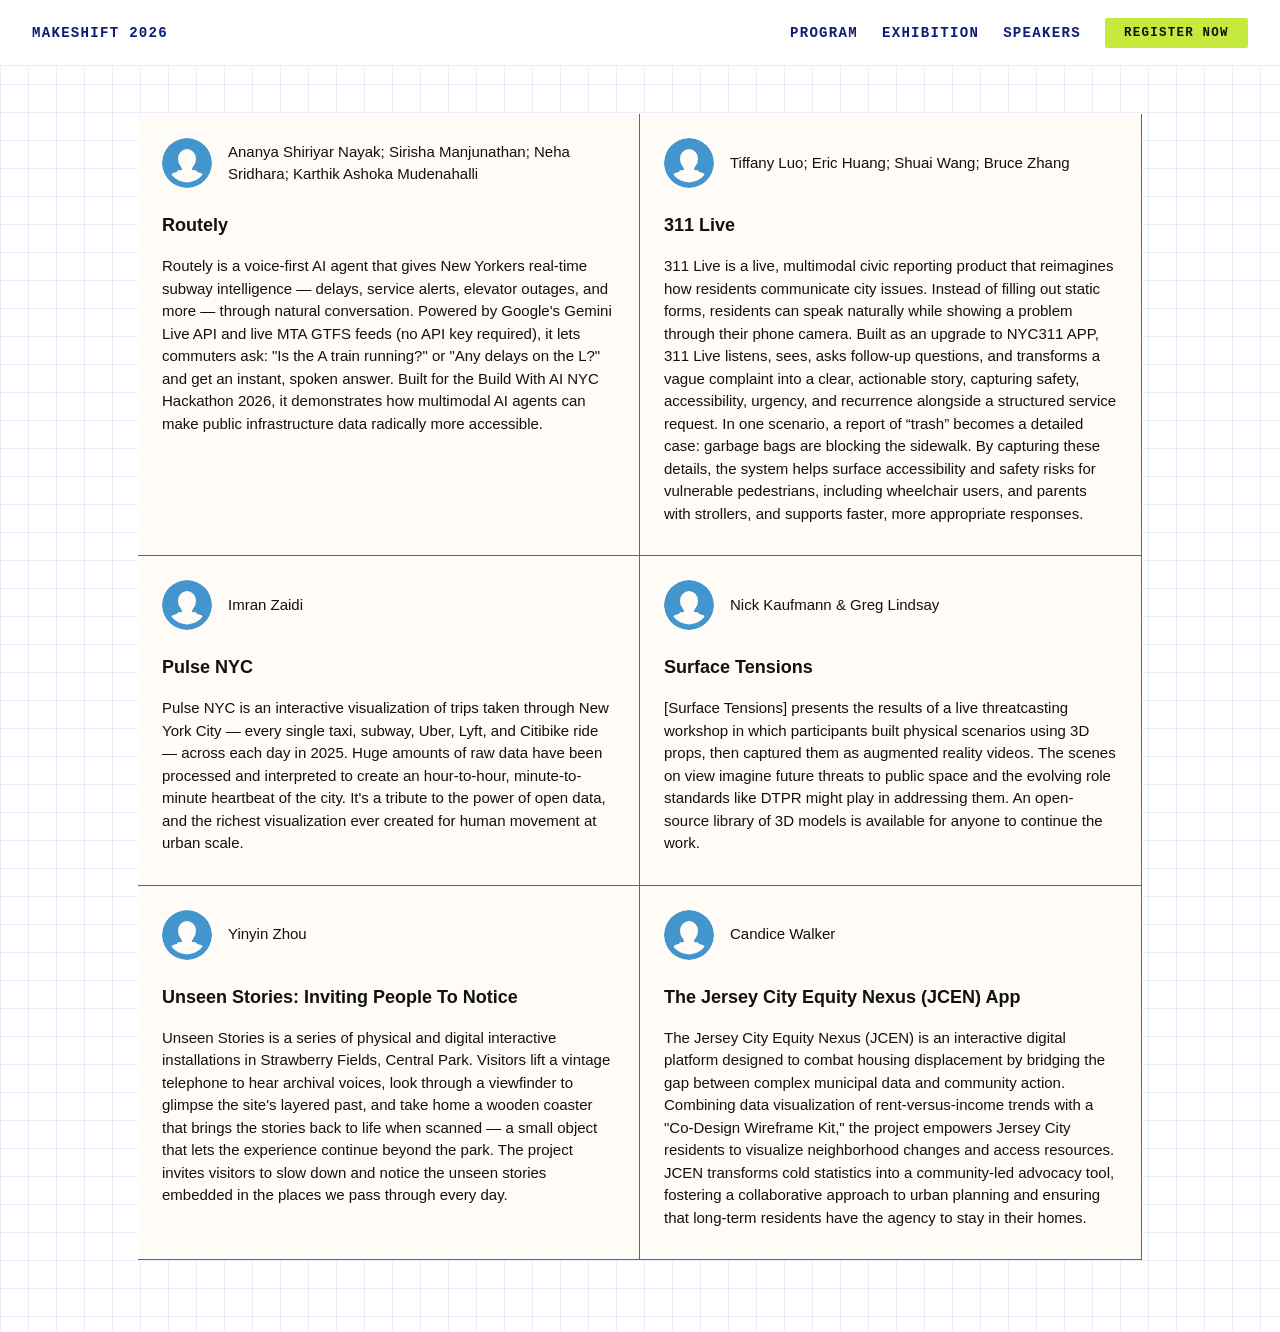
==== exhibition.html @ c7d07653 "Update exhibition.html" ====
<!DOCTYPE html>
<html lang="en">
    <head>
        <meta charset="UTF-8">
        <meta name="viewport" content="width=device-width, initial-scale=1.0">
        <title>MakeShift 2026: Showcase</title>
        <link rel="preconnect" href="https://fonts.googleapis.com">
        <link rel="preconnect" href="https://fonts.gstatic.com" crossorigin>
        <link rel="stylesheet" type="text/css" href="style.css">

        <!-- Privacy-friendly analytics by Plausible -->
        <script async src="https://plausible.io/js/pa-3AYL2GlXq-wwllqpVMSTU.js"></script>
        <script>
        window.plausible=window.plausible||function(){(plausible.q=plausible.q||[]).push(arguments)},plausible.init=plausible.init||function(i){plausible.o=i||{}};
        plausible.init()
        </script>
    </head>

    <body>
        <nav>
            <a href="index.html" class="nav-brand">MakeShift 2026</a>
            <div class="nav-links">
                <a class="nav-brand" href="program.html">Program</a>
                <a class="nav-brand" href="exhibition.html">Exhibition</a>
                <a class="nav-brand" href="speakers.html">Speakers</a>
                <a class="btn-register" href="https://luma.com/602z282n">Register Now</a>
            </div>
        </nav>

        <div class="page">
            <div class="expo-items">
                <div class="expo-item">
                    <div class="expo-pic-and-name">
                        <img src="assets/speakers/default.svg" alt="A plain-line genderless silouette of a person in front of a blue circle"/>
                        
                    <p class="expo-people">
                        Ananya Shiriyar Nayak; Sirisha Manjunathan; Neha Sridhara; Karthik Ashoka Mudenahalli
                    </p>
                    </div>
                    <p class="expo-title">Routely</p>
                    <p class="expo-desc">
                        Routely is a voice-first AI agent that gives New Yorkers real-time subway intelligence — delays, service alerts, elevator outages, and more — through natural conversation. Powered by Google's Gemini Live API and live MTA GTFS feeds (no API key required), it lets commuters ask: "Is the A train running?" or "Any delays on the L?" and get an instant, spoken answer. Built for the Build With AI NYC Hackathon 2026, it demonstrates how multimodal AI agents can make public infrastructure data radically more accessible.
                    </p>
                </div>

                <div class="expo-item">
                    <div class="expo-pic-and-name">
                        <img src="assets/speakers/default.svg" alt="A plain-line genderless silouette of a person in front of a blue circle"/>
                    <p class="expo-people">
                        Tiffany Luo; Eric Huang; Shuai Wang; Bruce Zhang
                    </p>
                    </div>
                    <p class="expo-title">
                        311 Live
                    </p>
                    <p class="expo-desc">
                        311 Live is a live, multimodal civic reporting product that reimagines how residents communicate city issues. Instead of filling out static forms, residents can speak naturally while showing a problem through their phone camera. Built as an upgrade to NYC311 APP, 311 Live listens, sees, asks follow‑up questions, and transforms a vague complaint into a clear, actionable story, capturing safety, accessibility, urgency, and recurrence alongside a structured service request. In one scenario, a report of “trash” becomes a detailed case: garbage bags are blocking the sidewalk. By capturing these details, the system helps surface accessibility and safety risks for vulnerable pedestrians, including wheelchair users, and parents with strollers, and supports faster, more appropriate responses.</p>
                </div>

                <div class="expo-item">
                    <div class="expo-pic-and-name">
                        <img src="assets/speakers/default.svg" alt="A plain-line genderless silouette of a person in front of a blue circle"/>
                    <p class="expo-people">
                        Imran Zaidi
                    </p>
                    </div>
                    <p class="expo-title">Pulse NYC</p>
                    <p class="expo-desc">
                        Pulse NYC is an interactive visualization of trips taken through New York City — every single taxi, subway, Uber, Lyft, and Citibike ride — across each day in 2025. Huge amounts of raw data have been processed and interpreted to create an hour-to-hour, minute-to-minute heartbeat of the city. It's a tribute to the power of open data, and the richest visualization ever created for human movement at urban scale.
                    </p>
                </div>

                <div class="expo-item">
                    <div class="expo-pic-and-name">
                        <img src="assets/speakers/default.svg" alt="A plain-line genderless silouette of a person in front of a blue circle"/>
                    <p class="expo-people">Nick Kaufmann & Greg Lindsay</p>
                    </div>
                    <p class="expo-title">Surface Tensions</p>
                    <p class="expo-desc">[Surface Tensions] presents the results of a live threatcasting workshop in which participants built physical scenarios using 3D props, then captured them as augmented reality videos. The scenes on view imagine future threats to public space and the evolving role standards like DTPR might play in addressing them. An open-source library of 3D models is available for anyone to continue the work.  </p>
                </div>

                <div class="expo-item">
                    <div class="expo-pic-and-name">
                        <img src="assets/speakers/default.svg" alt="A plain-line genderless silouette of a person in front of a blue circle"/>
                <p class="expo-people">Yinyin Zhou</p>
                </div>
                <p class="expo-title">Unseen Stories: Inviting People to Notice</p>
                <p class="expo-desc">
                    Unseen Stories is a series of physical and digital interactive installations in Strawberry Fields, Central Park. Visitors lift a vintage telephone to hear archival voices, look through a viewfinder to glimpse the site's layered past, and take home a wooden coaster that brings the stories back to life when scanned — a small object that lets the experience continue beyond the park. The project invites visitors to slow down and notice the unseen stories embedded in the places we pass through every day.

                </p>
            </div>
            <div class="expo-item">
                <div class="expo-pic-and-name">
                        <img src="assets/speakers/default.svg" alt="A plain-line genderless silouette of a person in front of a blue circle"/>
                <p class="expo-people">Candice Walker</p>
                </div>
                <p class="expo-title">The Jersey City Equity Nexus (JCEN) App</p>
                <p class="expo-desc">The Jersey City Equity Nexus (JCEN) is an interactive digital platform designed to combat housing displacement by bridging the gap between complex municipal data and community action. Combining data visualization of rent-versus-income trends with a "Co-Design Wireframe Kit," the project empowers Jersey City residents to visualize neighborhood changes and access resources. JCEN transforms cold statistics into a community-led advocacy tool, fostering a collaborative approach to urban planning and ensuring that long-term residents have the agency to stay in their homes.</p>
            </div>

           
            </div>
            

            

        </div>

    </body>
</html>
---- style.css ----
@font-face {
      font-family: 'JetBrains Mono';
      src: url('Fonts/JetBrainsMono-ExtraBold.ttf') format('truetype');
      font-weight: 800;
}
@font-face {
    font-family: 'Source Sans';
    src: url('Fonts/SourceSansVariable-Roman.otf') format('opentype');
    font-weight: 100 900;
}

*, *::before, *::after { box-sizing: border-box; margin: 0; padding: 0; }

:root {
    --navy:       #0d1c75;
    --gov-blue:   #1952a8;
    --royal-blue: #3b85d4;
    --pale-blue:  #c2ddf5;
    --lime:       #c6e93d;
    --ink:        #111111;
    --grid:       rgba(65, 105, 225, 0.11);
}

body {
    font-family: 'Source Sans', 'Helvetica Neue', Arial, sans-serif;
    font-weight: 400;
    background-color: #ffffff;
    background-image:
    linear-gradient(var(--grid) 1px, transparent 1px),
    linear-gradient(90deg, var(--grid) 1px, transparent 1px);
    background-size: 28px 28px;
    color: var(--ink);
    min-height: 100vh;
}

/* ── NAV ─────────────────────────────────── */
nav {
    display: flex;
    align-items: center;
    justify-content: space-between;
    padding: 1.1rem 2rem;
    border-bottom: 1px solid rgba(0,0,0,0.08);
    background: rgba(255,255,255,0.88);
    backdrop-filter: blur(6px);
    position: sticky;
    top: 0;
    z-index: 100;
    
}

.nav-brand {
    font-family: 'JetBrains Mono', 'Courier New', monospace;
    font-weight: 800;
    font-size: 0.88rem;
    letter-spacing: 0.09em;
    white-space: nowrap;
    text-transform: uppercase;
    text-decoration:none;
    
}

.nav-links{
    display:flex;
    gap:1.5rem;
    align-items:center;
} 

.btn-register {
    display: inline-block;
    background: var(--lime);
    color: var(--ink);
    font-family: 'JetBrains Mono', 'Courier New', monospace;
    font-weight: 800;
    font-size: 0.78rem;
    letter-spacing: 0.1em;
    text-transform: uppercase;
    text-decoration: none;
    padding: 0.5rem 1.2rem;
    border-radius: 2px;
    transition: opacity 0.15s;
}
.btn-register:hover { opacity: 0.6; }

.btn-footer {
    display: inline-block;
    background: var(--lime);
    color: var(--navy);
    font-family: 'JetBrains Mono', 'Courier New', monospace;
    font-weight: 800;
    font-size: 0.78rem;
    letter-spacing: 0.1em;
    text-transform: uppercase;
    text-decoration: none;
    padding: 0.3rem 0.75rem;
    border-radius: 2px;
    transition: opacity 0.15s;
}
.btn-footer:hover { opacity: 0.6; }
 

/* ── PAGE ────────────────────────────────── */
.page {
    max-width: 1100px;
    margin: 0 auto;
    padding: 3rem 1rem 4.5rem;
}

/* ── DATE ────────────────────────────────── */
.date {
    text-align: right;
    font-family: 'Source Sans', sans-serif;
    font-weight: 900;
    font-size: clamp(1.3rem, 2.8vw, 1.85rem);
    letter-spacing: 0.04em;
    margin-bottom: 1.25rem;
}

/* ── HERO BADGE ──────────────────────────── */
.hero {
    display: flex;
    justify-content: center;
    margin-bottom: 2.5rem;
}

.badge-wrap {
    width: 100%;
    max-width: 600px;
}
.badge-wrap img {
    width: 100%;
    height: auto;
    display: block;
}

/* ── INFO GRID ───────────────────────────── */
.info {
    display: grid;
    grid-template-columns: 1fr 1fr;
    gap: 3rem;
    margin-bottom: 2.5rem;
    align-items: start;
}

.venue-row { display: flex; gap: 0.65rem; align-items: flex-start; }
.pin { flex-shrink: 0; margin-top: 3px; }
.venue-name { font-weight: 900; font-size: 1rem; line-height: 1.3; }
.venue-addr { color: #444; font-size: 0.96rem; line-height: 1.6; margin-top: 0.1rem; }
.cite-kathy {color: var(--navy); font-family: 'JetBrains Mono', 'Courier New', monospace; font-weight: 800; font-size: .9rem; margin-top: 1rem; }

.reg-item { font-size: 0.96rem; line-height: 1.7; }
.reg-item strong { font-weight: 900; }
a {
    color: var(--navy);
    font-family: 'JetBrains Mono', 'Courier New', monospace;
    font-weight: 800;
    text-transform: uppercase;
    text-decoration-line: underline;
    transition: opacity 0.15s;
}
a:hover { opacity: 0.6; }

/* ── THEME BLOCKS ────────────────────────── */
.theme-block {
    padding: 5rem 2rem 8rem;
    background-attachment: fixed; /* subtle parallax feel */
    
}
.theme-inner {
    max-width: 900px;
    margin: 0 auto;
}
.theme-label {
    font-family: 'JetBrains Mono', 'Courier New', monospace;
    font-weight: 800;
    font-size: 0.78rem;
    letter-spacing: 0.14em;
    text-transform: uppercase;
    margin-bottom: 1.25rem;
    opacity: 0.6;
}
.theme-title {
    font-family: 'Source Sans', sans-serif;
    font-weight: 900;
    font-size: clamp(1.6rem, 3.5vw, 2.4rem);
    line-height: 1.15;
    margin-bottom: 2rem;
    
}
.theme-cols {
    display: grid;
    grid-template-columns: 1fr 1fr;
    gap: 2.5rem;
    
}
.theme-block div p {
    font-size: 1.1rem;
    line-height: 1.75;
    opacity: 0.88;
    padding-bottom: 1rem;
}

/* Block colours */
.theme-gov   { background: #1952a8; color: #ffffff; }
.theme-royal { background: #3b85d4; color: #ffffff; }
.theme-pale  { background: #c2ddf5; color: #0d1c75; }

/* Lime accent stripe above each block */
.theme-block + .theme-block { border-top: 3px solid rgba(198,233,61,0.35); }
.theme-gov { border-top: 3px solid var(--lime); }

/* ── DIVIDER ─────────────────────────────── */
hr { border: none; border-top: 1.5px solid #e0e0e0; margin-bottom: 2rem; margin-top: 1rem }

/* ── LOGOS ───────────────────────────────── */
.logos {
    display: flex;
    align-items: center;
    justify-content: space-between;
    flex-wrap: wrap;
    gap: 1.5rem;
}
.logos img { height: 34px; width: auto; object-fit: contain; }
.ixd-logo {
    display: flex;
    align-items: center;
    gap: 6px;
    font-family: 'JetBrains Mono', monospace;
    font-weight: 800;
    font-size: 1.15rem;
    letter-spacing: 0.04em;
}

/*-----SCHEDULE------------------------------*/
.schedule{
    padding:0 32px 48px;
    background-color:rgb(255, 251, 246)
}

.day-schedule-table{
    width:100%;
    border-collapse:collapse;
    table-layout:fixed;
    font-family:'Source Sans', 'Helvetica Neue', Arial, sans-serif
    /* font-family: 'JetBrains Mono', 'Courier New', monospace; */
}

.day-schedule-table col.col-time {width:150px;}
.day-schedule-table col.col-session {width:auto;}
.day-schedule-table col.col-location {width:90px;}

/* Section header rows  */
.day-label{
    font-size: 15px;
    letter-spacing: 0.12em;
    text-transform: uppercase;
    color:#888;
    border-top: 1px solid #ccc;
    padding: 16px 0 12px;
}

.day-schedule-table td {
    padding:16px 12px 16px 0;
    border-bottom:1px solid #ddd;
    vertical-align: top;
}

.day-schedule-table td *{
    margin-bottom:15px;
}

.day-schedule-table td:first-child {
    padding-left:0;
}

.session-time {
    font-size:15px;
    font-weight:500;
    white-space:nowrap;
}

.session-title{
    font-size:18px;
    line-height:1.25;
    margin-bottom:4px;
    font-weight:800;
    text-transform:capitalize;
}

.session-desc{
    font-size:15px;
    line-height:1.5;
    margin-bottom: 6px;
}

.session-speaker{
    font-size:13px;
    font-weight:600;
    text-transform: uppercase;
}

.session-location {
    font-size:13px;
    white-space:nowrap;
    
}

.session-label {
    display:inline-block;
    font-size:10px;
    font-weight:700;
    letter-spacing:0.1em;
    text-transform:uppercase;
    padding:3px 8px;
    margin-bottom:6px;

}

.label-break {background:#ddd; color:#666}
.label-plenary {background:#111; color: #fff}
.label-breakout {background:var(--royal-blue); color:#fff}

.expo-items{
    display:grid;
    gap:0;
    grid-template-columns: minmax(300px, 1fr) minmax(300px, 1fr);
    padding:0 2rem;
    font-family: 'Source Sans', 'Helvetica Neue', Arial, sans-serif;
    
}


.expo-item{
    padding:1.5rem;
    border-right: 0.5px solid #666;
    border-bottom: 0.5px solid #666;
    background:rgb(255, 251, 246);
}
   

.expo-pic-and-name{
    display:flex;
    align-items:center;
    margin-bottom:20px;
    margin-bottom:1.5rem;
}
.expo-pic-and-name img{
    width:50px;
    height:50px;
    border-radius:50%;
    margin-right:1rem;
}

.expo-people{
    font-size:15px;
    font-weight:400;
    line-height:1.5;
    
}

.expo-title{
    font-size:18px;
    line-height:1.5;
    margin-bottom:1rem;
    font-weight:800;
    text-transform:capitalize;
}

.expo-desc{
    font-size:15px;
    line-height:2;
    margin-bottom: 6px;
    line-height:1.5;

}

.profile-container{
    display:grid;
    grid-template-columns: 1fr 1fr;
    background-color:rgb(255, 251, 246)
}

.profile{
    padding:1.5rem;
    font-family: 'Source Sans', 'Helvetica Neue', Arial, sans-serif;
    font-size:16px;
    line-height:1.5;
    border-right: 0.5px solid #666;
    border-bottom: 0.5px solid #666;
    
}


.pic-and-name{
    display:flex;
    align-items: center;
    margin-bottom:20px;
    font-size:18px;
    font-weight:800;
}

.pic-and-name img{
    border-radius:50%;
    width:125px;
    height:125px;
    object-fit:cover;
    object-position:center;
    margin-right:1rem;
}



/* ── RESPONSIVE ──────────────────────────── */
@media (max-width: 580px) {
    nav {
        padding: 1rem 1.25rem;
        gap: 0.75rem;
        align-items:flex-start;
        padding-top:2.5rem;
    }
    .nav-brand {
        font-size: 0.82rem; /* slightly smaller so it doesn't crowd */
    }

    .nav-links {
        gap: 1rem;
        flex-direction: column;
        align-items:flex-end;
    }

    .btn-register {
        font-size: 0.72rem;
        padding: 0.45rem 0.9rem;
    }

    
    .page { padding: 2rem 1.25rem 3rem; }
    .info { grid-template-columns: 1fr; gap: 1.75rem; }
    .theme-block { padding: 3.5rem 1.25rem; }
    .theme-cols { grid-template-columns: 1fr; gap: 1.25rem; }

    /* Schedule: stack time/label above full-width title & description */
    .schedule { padding: 0 16px 32px; }

    .day-schedule-table,
    .day-schedule-table tbody,
    .day-schedule-table tr,
    .day-schedule-table td {
        display: block;
        width: 100%;
    }
    .day-schedule-table { table-layout: auto; }
    .day-schedule-table colgroup { display: none; }

    .day-schedule-table tr {
        padding: 14px 0;
        border-bottom: 1px solid #ddd;
    }
    .day-schedule-table td {
        padding: 0;
        border-bottom: none;
    }

    .day-schedule-table td.day-label {
        padding: 14px 0 10px;
        border-bottom: none;
    }

    .session-time {
        font-weight: 700;
        margin-bottom: 8px;
    }
    .session-title {
        font-size: 17px;
    }

    .expo-items{
        grid-template-columns: 1fr;
    }

    .profile-container{
        grid-template-columns: 1fr;
    }
}
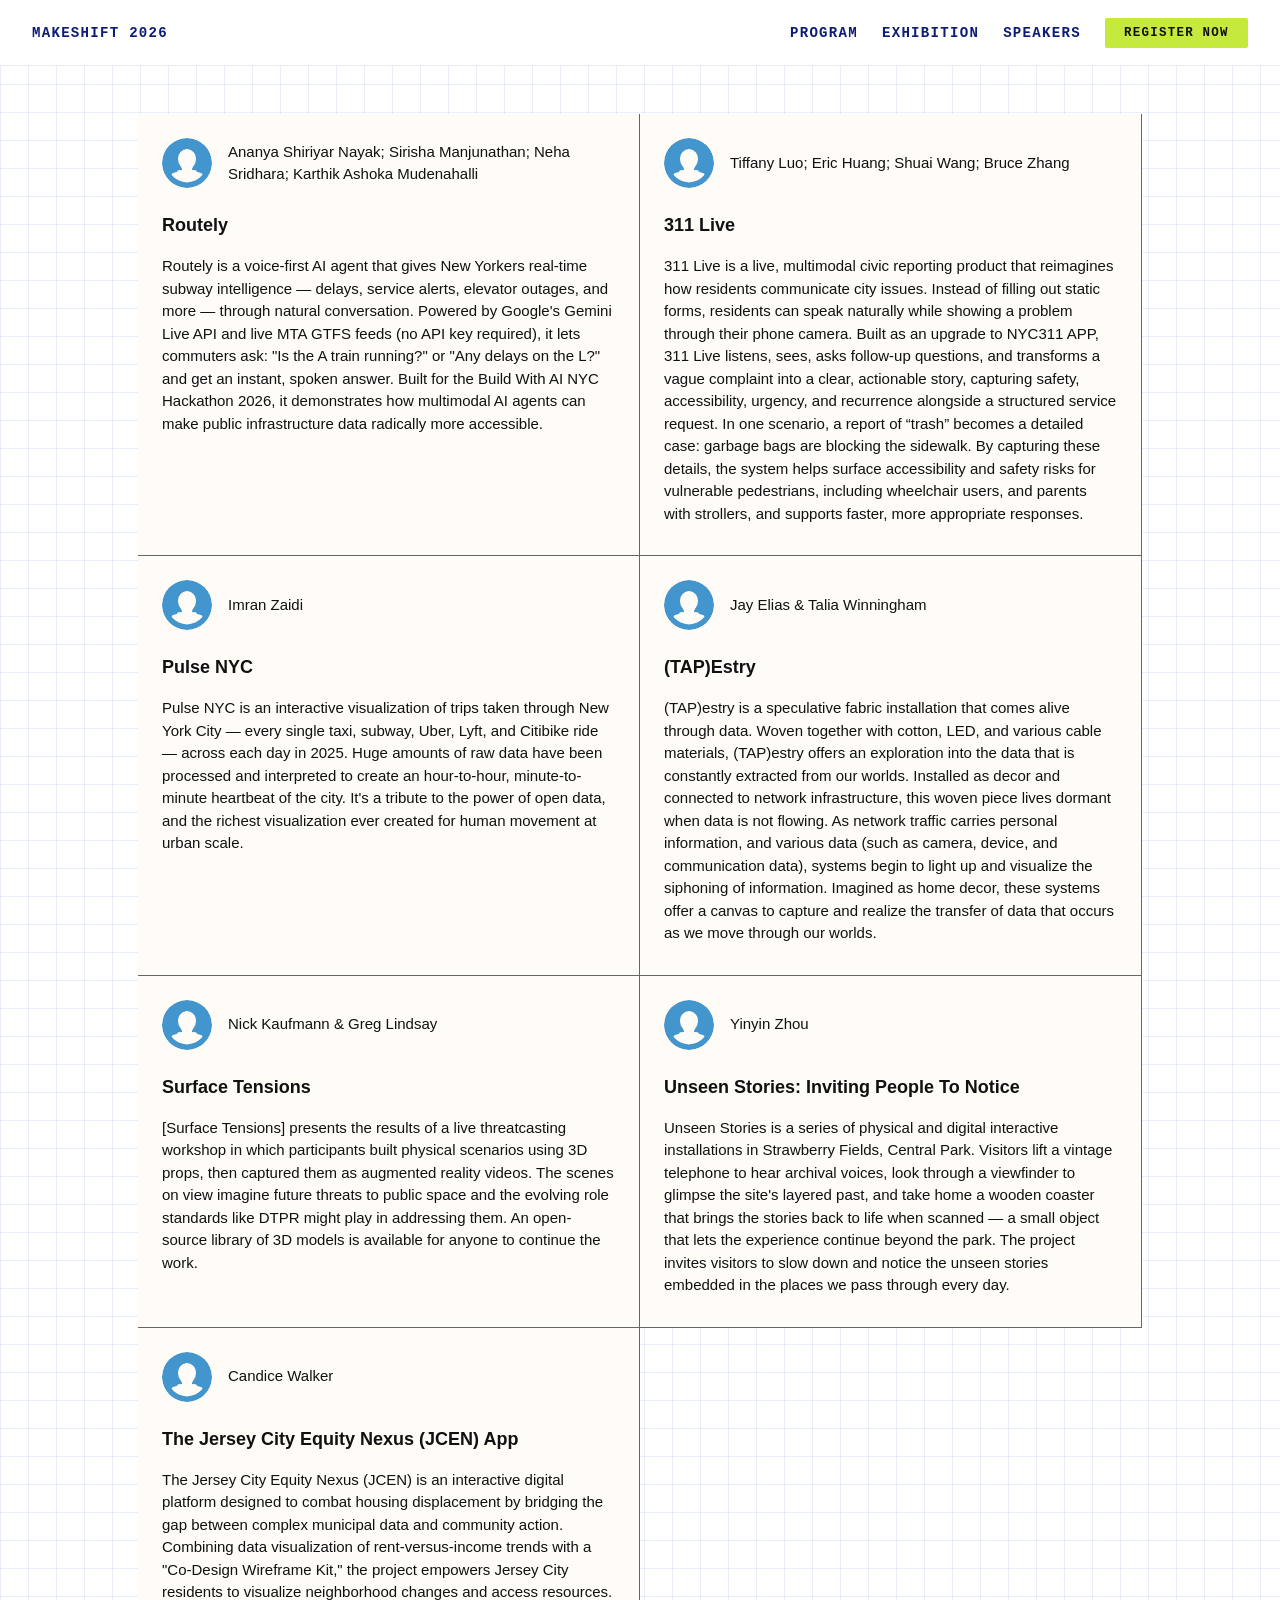
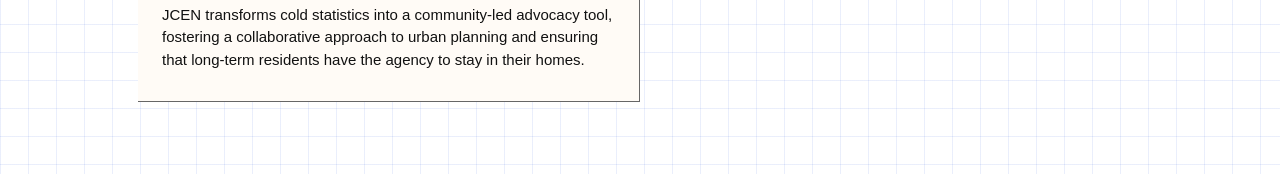
==== commit 9d931d85: "Update exhibition.html" ====
--- a/exhibition.html
+++ b/exhibition.html
@@ -69,7 +69,16 @@
                         Pulse NYC is an interactive visualization of trips taken through New York City — every single taxi, subway, Uber, Lyft, and Citibike ride — across each day in 2025. Huge amounts of raw data have been processed and interpreted to create an hour-to-hour, minute-to-minute heartbeat of the city. It's a tribute to the power of open data, and the richest visualization ever created for human movement at urban scale.
                     </p>
                 </div>
-
+ 
+                <div class="expo-item">
+                    <div class="expo-pic-and-name">
+                        <img src="assets/speakers/default.svg" alt="A plain-line genderless silouette of a person in front of a blue circle"/>
+                    <p class="expo-people">Jay Elias & Talia Winningham</p>
+                    </div>
+                    <p class="expo-title">(TAP)estry</p>
+                    <p class="expo-desc">(TAP)estry is a speculative fabric installation that comes alive through data. Woven together with cotton, LED, and various cable materials, (TAP)estry offers an exploration into the data that is constantly extracted from our worlds. Installed as decor and connected to network infrastructure, this woven piece lives dormant when data is not flowing. As network traffic carries personal information, and various data (such as camera, device, and communication data), systems begin to light up and visualize the siphoning of information. Imagined as home decor, these systems offer a canvas to capture and realize the transfer of data that occurs as we move through our worlds.</p>
+                </div>
+                
                 <div class="expo-item">
                     <div class="expo-pic-and-name">
                         <img src="assets/speakers/default.svg" alt="A plain-line genderless silouette of a person in front of a blue circle"/>
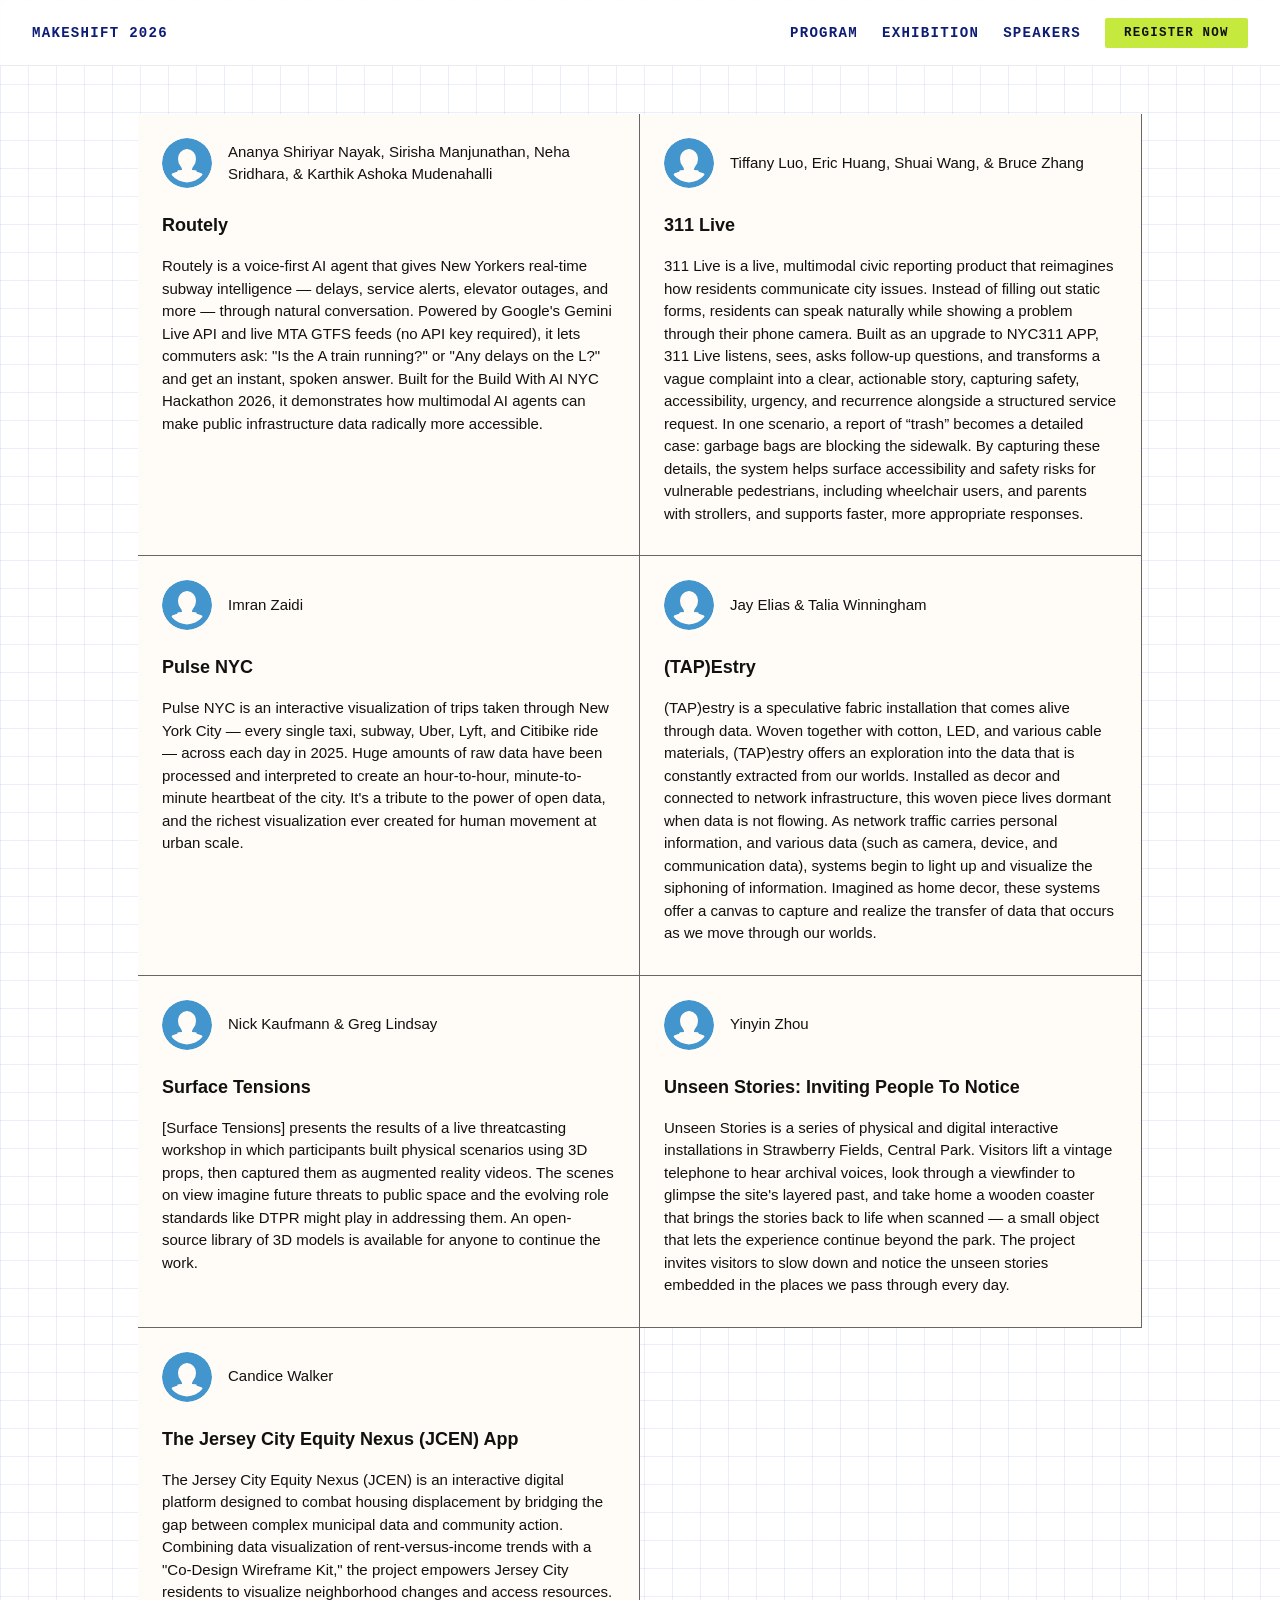
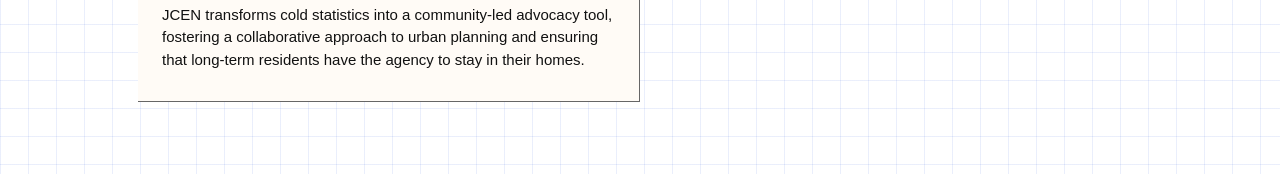
==== commit 28fdab6a: "Update exhibition.html" ====
--- a/exhibition.html
+++ b/exhibition.html
@@ -34,7 +34,7 @@
                         <img src="assets/speakers/default.svg" alt="A plain-line genderless silouette of a person in front of a blue circle"/>
                         
                     <p class="expo-people">
-                        Ananya Shiriyar Nayak; Sirisha Manjunathan; Neha Sridhara; Karthik Ashoka Mudenahalli
+                        Ananya Shiriyar Nayak, Sirisha Manjunathan, Neha Sridhara, & Karthik Ashoka Mudenahalli
                     </p>
                     </div>
                     <p class="expo-title">Routely</p>
@@ -47,7 +47,7 @@
                     <div class="expo-pic-and-name">
                         <img src="assets/speakers/default.svg" alt="A plain-line genderless silouette of a person in front of a blue circle"/>
                     <p class="expo-people">
-                        Tiffany Luo; Eric Huang; Shuai Wang; Bruce Zhang
+                        Tiffany Luo, Eric Huang, Shuai Wang, & Bruce Zhang
                     </p>
                     </div>
                     <p class="expo-title">
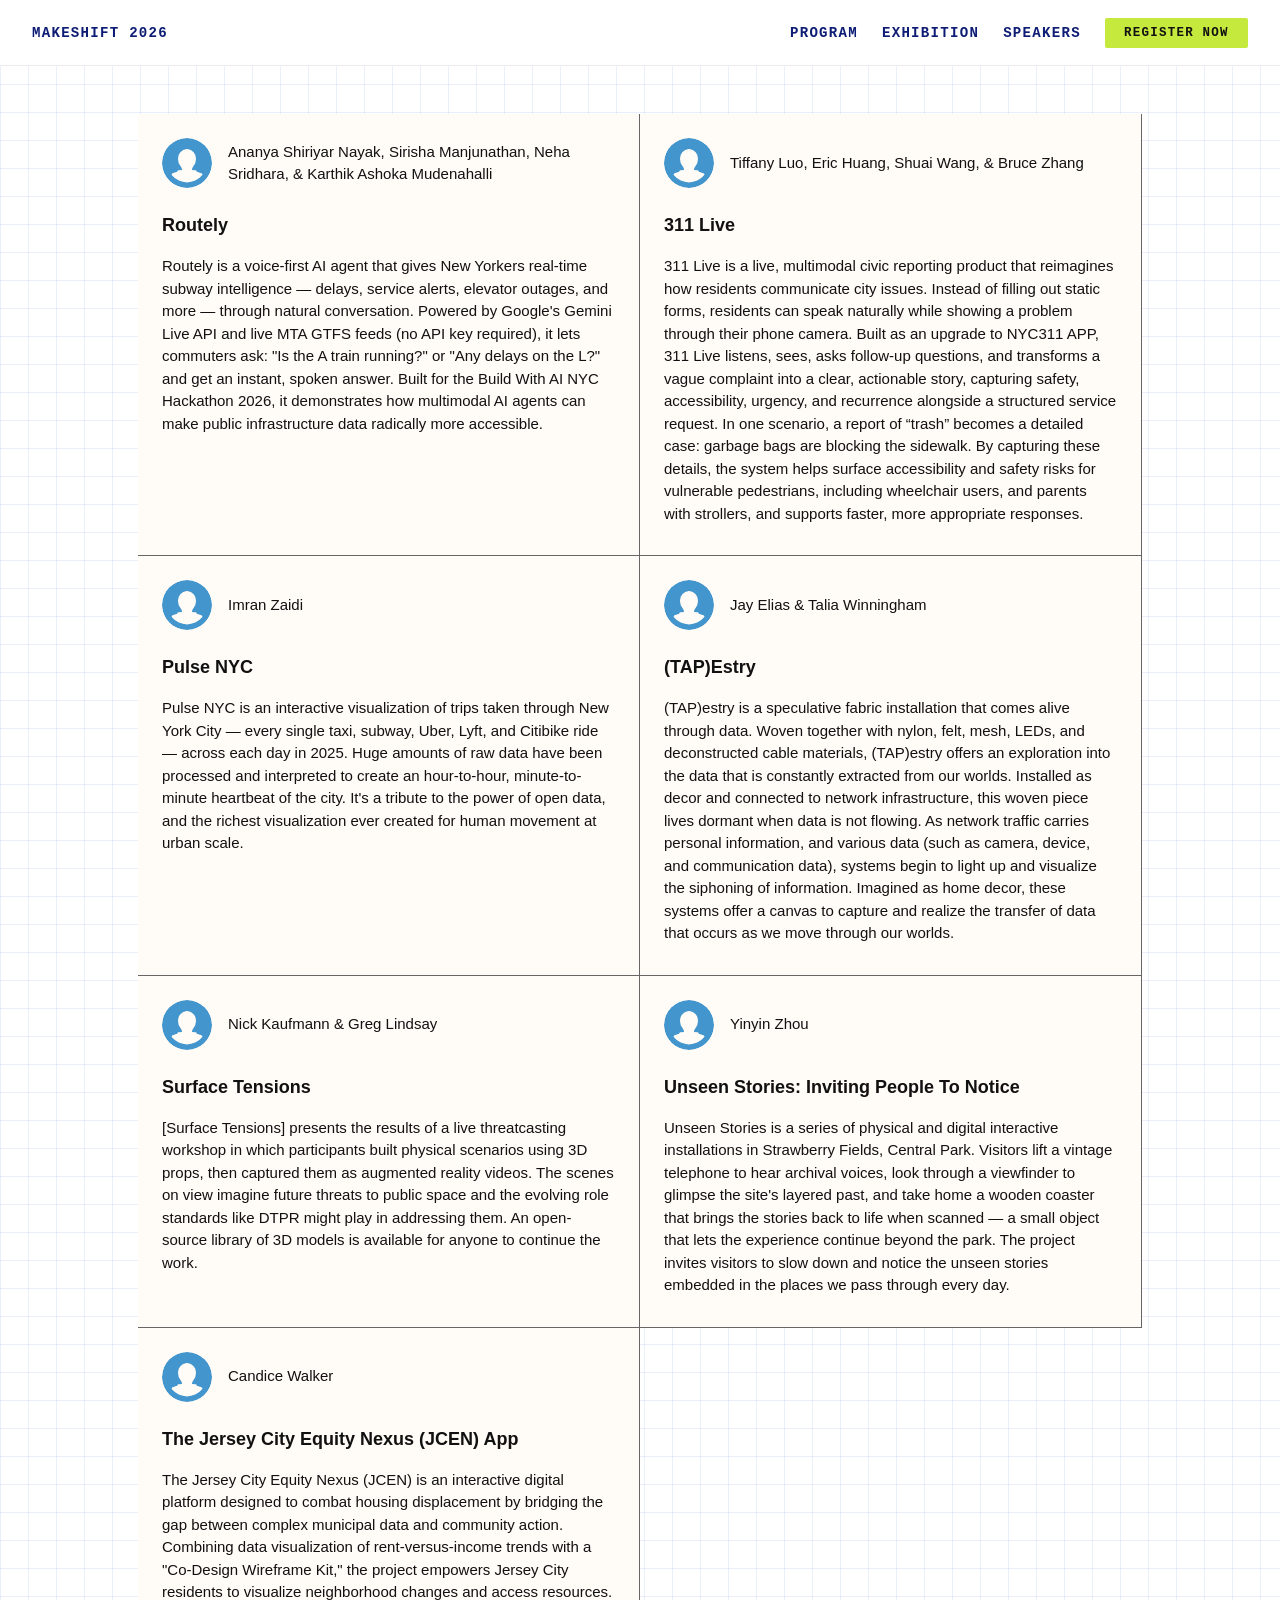
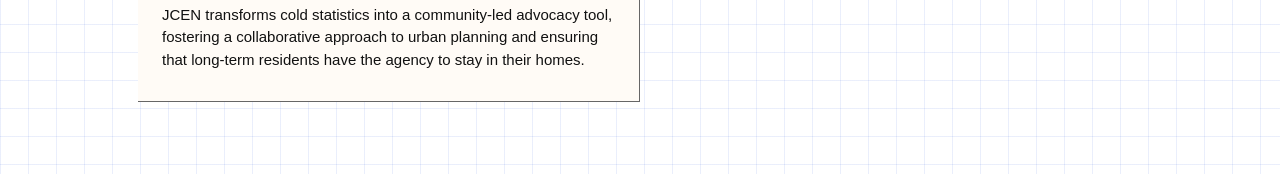
==== commit 75ce31ff: "Update exhibition.html" ====
--- a/exhibition.html
+++ b/exhibition.html
@@ -76,7 +76,7 @@
                     <p class="expo-people">Jay Elias & Talia Winningham</p>
                     </div>
                     <p class="expo-title">(TAP)estry</p>
-                    <p class="expo-desc">(TAP)estry is a speculative fabric installation that comes alive through data. Woven together with cotton, LED, and various cable materials, (TAP)estry offers an exploration into the data that is constantly extracted from our worlds. Installed as decor and connected to network infrastructure, this woven piece lives dormant when data is not flowing. As network traffic carries personal information, and various data (such as camera, device, and communication data), systems begin to light up and visualize the siphoning of information. Imagined as home decor, these systems offer a canvas to capture and realize the transfer of data that occurs as we move through our worlds.</p>
+                    <p class="expo-desc">(TAP)estry is a speculative fabric installation that comes alive through data. Woven together with nylon, felt, mesh, LEDs, and deconstructed cable materials, (TAP)estry offers an exploration into the data that is constantly extracted from our worlds. Installed as decor and connected to network infrastructure, this woven piece lives dormant when data is not flowing. As network traffic carries personal information, and various data (such as camera, device, and communication data), systems begin to light up and visualize the siphoning of information. Imagined as home decor, these systems offer a canvas to capture and realize the transfer of data that occurs as we move through our worlds.</p>
                 </div>
                 
                 <div class="expo-item">
--- a/style.css
+++ b/style.css
@@ -125,11 +125,17 @@
 .badge-wrap {
     width: 100%;
     max-width: 600px;
+    display:flex;
+    flex-direction:column;
+    align-items:center;
+    font-family: 'JetBrains Mono', 'Courier New', monospace;
+    font-weight:800
 }
 .badge-wrap img {
     width: 100%;
     height: auto;
     display: block;
+    margin-bottom:2rem;
 }
 
 /* ── INFO GRID ───────────────────────────── */
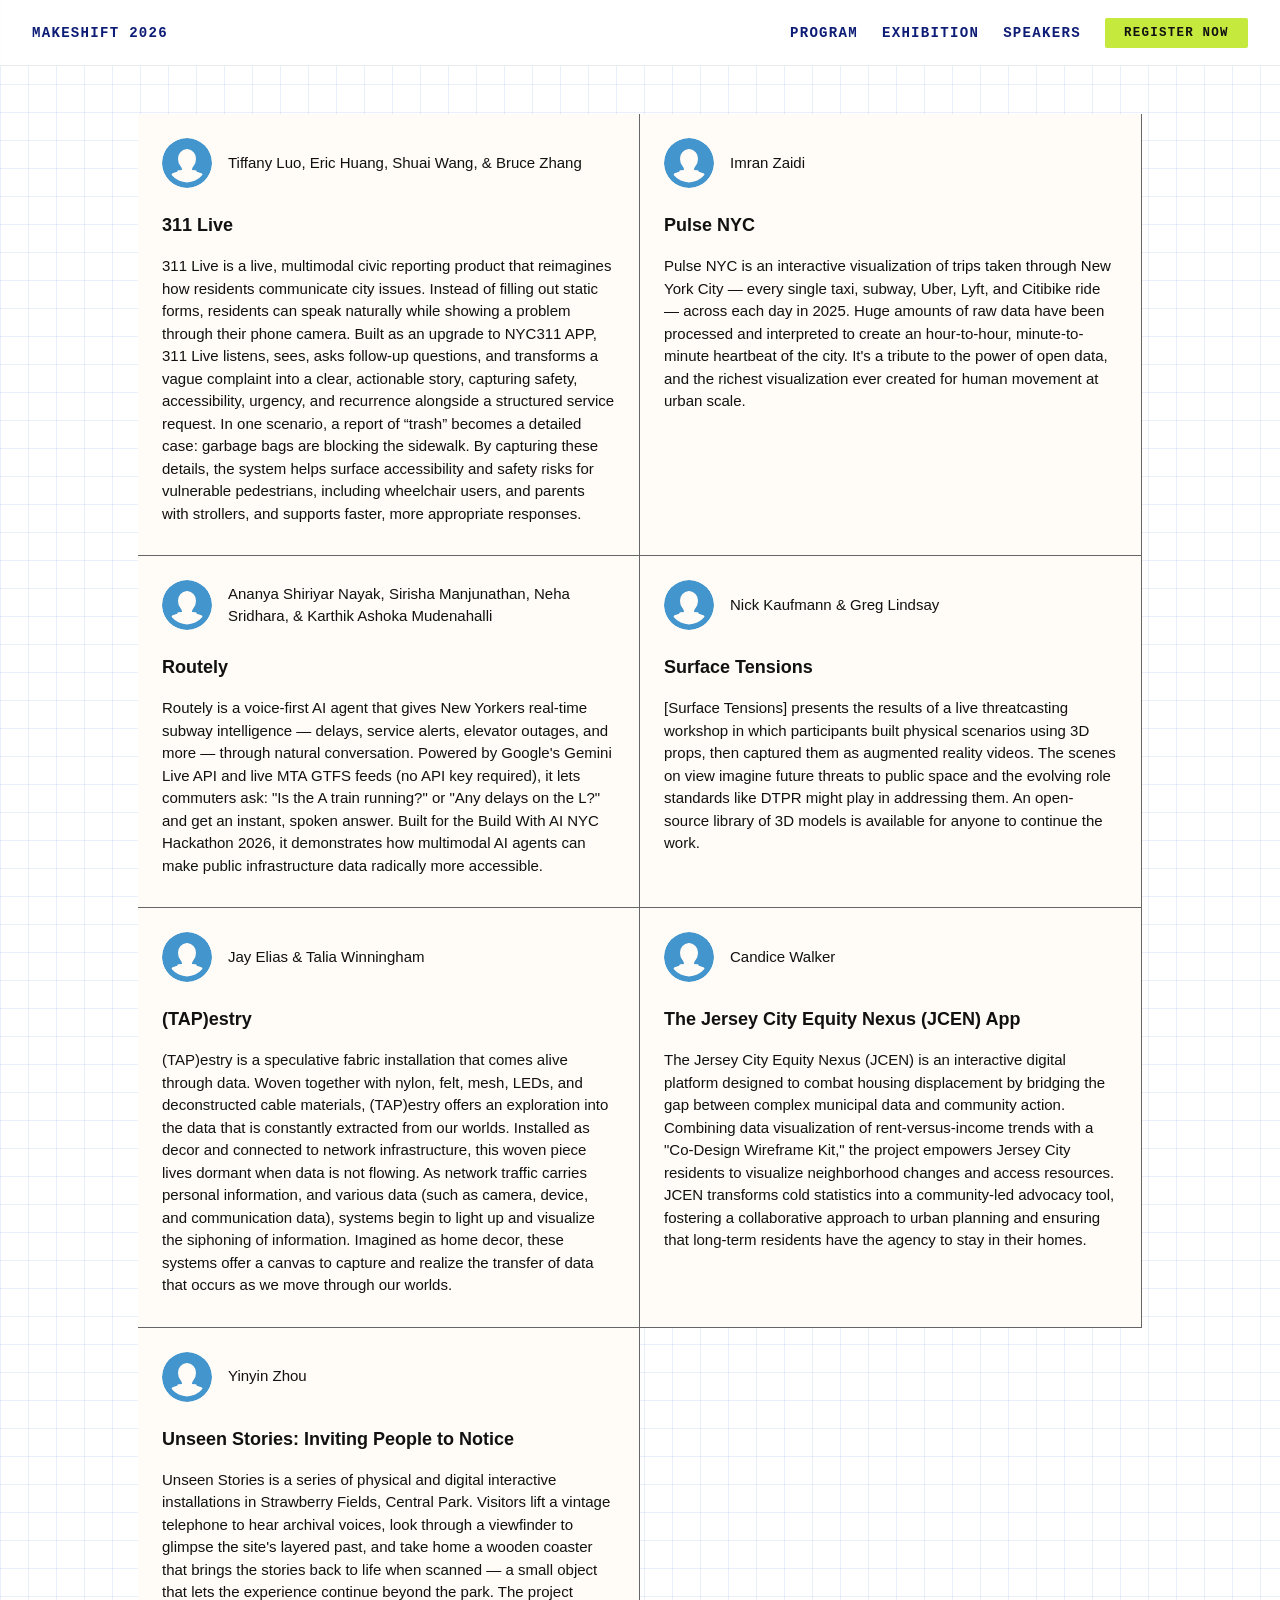
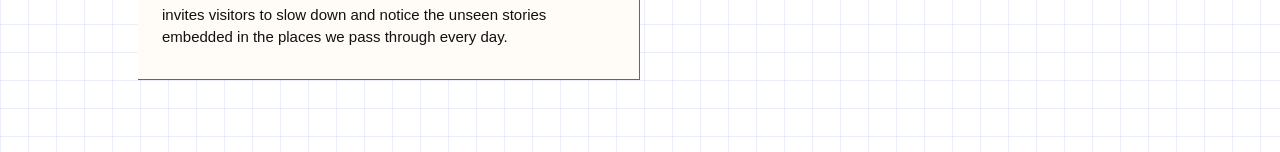
==== commit 42eda70d: "Update exhibition.html" ====
--- a/exhibition.html
+++ b/exhibition.html
@@ -29,19 +29,7 @@
 
         <div class="page">
             <div class="expo-items">
-                <div class="expo-item">
-                    <div class="expo-pic-and-name">
-                        <img src="assets/speakers/default.svg" alt="A plain-line genderless silouette of a person in front of a blue circle"/>
-                        
-                    <p class="expo-people">
-                        Ananya Shiriyar Nayak, Sirisha Manjunathan, Neha Sridhara, & Karthik Ashoka Mudenahalli
-                    </p>
-                    </div>
-                    <p class="expo-title">Routely</p>
-                    <p class="expo-desc">
-                        Routely is a voice-first AI agent that gives New Yorkers real-time subway intelligence — delays, service alerts, elevator outages, and more — through natural conversation. Powered by Google's Gemini Live API and live MTA GTFS feeds (no API key required), it lets commuters ask: "Is the A train running?" or "Any delays on the L?" and get an instant, spoken answer. Built for the Build With AI NYC Hackathon 2026, it demonstrates how multimodal AI agents can make public infrastructure data radically more accessible.
-                    </p>
-                </div>
+                
 
                 <div class="expo-item">
                     <div class="expo-pic-and-name">
@@ -69,16 +57,19 @@
                         Pulse NYC is an interactive visualization of trips taken through New York City — every single taxi, subway, Uber, Lyft, and Citibike ride — across each day in 2025. Huge amounts of raw data have been processed and interpreted to create an hour-to-hour, minute-to-minute heartbeat of the city. It's a tribute to the power of open data, and the richest visualization ever created for human movement at urban scale.
                     </p>
                 </div>
- 
                 <div class="expo-item">
                     <div class="expo-pic-and-name">
                         <img src="assets/speakers/default.svg" alt="A plain-line genderless silouette of a person in front of a blue circle"/>
-                    <p class="expo-people">Jay Elias & Talia Winningham</p>
+                        
+                    <p class="expo-people">
+                        Ananya Shiriyar Nayak, Sirisha Manjunathan, Neha Sridhara, & Karthik Ashoka Mudenahalli
+                    </p>
                     </div>
-                    <p class="expo-title">(TAP)estry</p>
-                    <p class="expo-desc">(TAP)estry is a speculative fabric installation that comes alive through data. Woven together with nylon, felt, mesh, LEDs, and deconstructed cable materials, (TAP)estry offers an exploration into the data that is constantly extracted from our worlds. Installed as decor and connected to network infrastructure, this woven piece lives dormant when data is not flowing. As network traffic carries personal information, and various data (such as camera, device, and communication data), systems begin to light up and visualize the siphoning of information. Imagined as home decor, these systems offer a canvas to capture and realize the transfer of data that occurs as we move through our worlds.</p>
+                    <p class="expo-title">Routely</p>
+                    <p class="expo-desc">
+                        Routely is a voice-first AI agent that gives New Yorkers real-time subway intelligence — delays, service alerts, elevator outages, and more — through natural conversation. Powered by Google's Gemini Live API and live MTA GTFS feeds (no API key required), it lets commuters ask: "Is the A train running?" or "Any delays on the L?" and get an instant, spoken answer. Built for the Build With AI NYC Hackathon 2026, it demonstrates how multimodal AI agents can make public infrastructure data radically more accessible.
+                    </p>
                 </div>
-                
                 <div class="expo-item">
                     <div class="expo-pic-and-name">
                         <img src="assets/speakers/default.svg" alt="A plain-line genderless silouette of a person in front of a blue circle"/>
@@ -87,7 +78,22 @@
                     <p class="expo-title">Surface Tensions</p>
                     <p class="expo-desc">[Surface Tensions] presents the results of a live threatcasting workshop in which participants built physical scenarios using 3D props, then captured them as augmented reality videos. The scenes on view imagine future threats to public space and the evolving role standards like DTPR might play in addressing them. An open-source library of 3D models is available for anyone to continue the work.  </p>
                 </div>
-
+                 <div class="expo-item">
+                    <div class="expo-pic-and-name">
+                        <img src="assets/speakers/default.svg" alt="A plain-line genderless silouette of a person in front of a blue circle"/>
+                    <p class="expo-people">Jay Elias & Talia Winningham</p>
+                    </div>
+                    <p class="expo-title">(TAP)estry</p>
+                    <p class="expo-desc">(TAP)estry is a speculative fabric installation that comes alive through data. Woven together with nylon, felt, mesh, LEDs, and deconstructed cable materials, (TAP)estry offers an exploration into the data that is constantly extracted from our worlds. Installed as decor and connected to network infrastructure, this woven piece lives dormant when data is not flowing. As network traffic carries personal information, and various data (such as camera, device, and communication data), systems begin to light up and visualize the siphoning of information. Imagined as home decor, these systems offer a canvas to capture and realize the transfer of data that occurs as we move through our worlds.</p>
+                </div>
+             <div class="expo-item">
+                <div class="expo-pic-and-name">
+                        <img src="assets/speakers/default.svg" alt="A plain-line genderless silouette of a person in front of a blue circle"/>
+                <p class="expo-people">Candice Walker</p>
+                </div>
+                <p class="expo-title">The Jersey City Equity Nexus (JCEN) App</p>
+                <p class="expo-desc">The Jersey City Equity Nexus (JCEN) is an interactive digital platform designed to combat housing displacement by bridging the gap between complex municipal data and community action. Combining data visualization of rent-versus-income trends with a "Co-Design Wireframe Kit," the project empowers Jersey City residents to visualize neighborhood changes and access resources. JCEN transforms cold statistics into a community-led advocacy tool, fostering a collaborative approach to urban planning and ensuring that long-term residents have the agency to stay in their homes.</p>
+            </div>
                 <div class="expo-item">
                     <div class="expo-pic-and-name">
                         <img src="assets/speakers/default.svg" alt="A plain-line genderless silouette of a person in front of a blue circle"/>
@@ -99,14 +105,7 @@
 
                 </p>
             </div>
-            <div class="expo-item">
-                <div class="expo-pic-and-name">
-                        <img src="assets/speakers/default.svg" alt="A plain-line genderless silouette of a person in front of a blue circle"/>
-                <p class="expo-people">Candice Walker</p>
-                </div>
-                <p class="expo-title">The Jersey City Equity Nexus (JCEN) App</p>
-                <p class="expo-desc">The Jersey City Equity Nexus (JCEN) is an interactive digital platform designed to combat housing displacement by bridging the gap between complex municipal data and community action. Combining data visualization of rent-versus-income trends with a "Co-Design Wireframe Kit," the project empowers Jersey City residents to visualize neighborhood changes and access resources. JCEN transforms cold statistics into a community-led advocacy tool, fostering a collaborative approach to urban planning and ensuring that long-term residents have the agency to stay in their homes.</p>
-            </div>
+           
 
            
             </div>
--- a/style.css
+++ b/style.css
@@ -368,7 +368,6 @@
     line-height:1.5;
     margin-bottom:1rem;
     font-weight:800;
-    text-transform:capitalize;
 }
 
 .expo-desc{
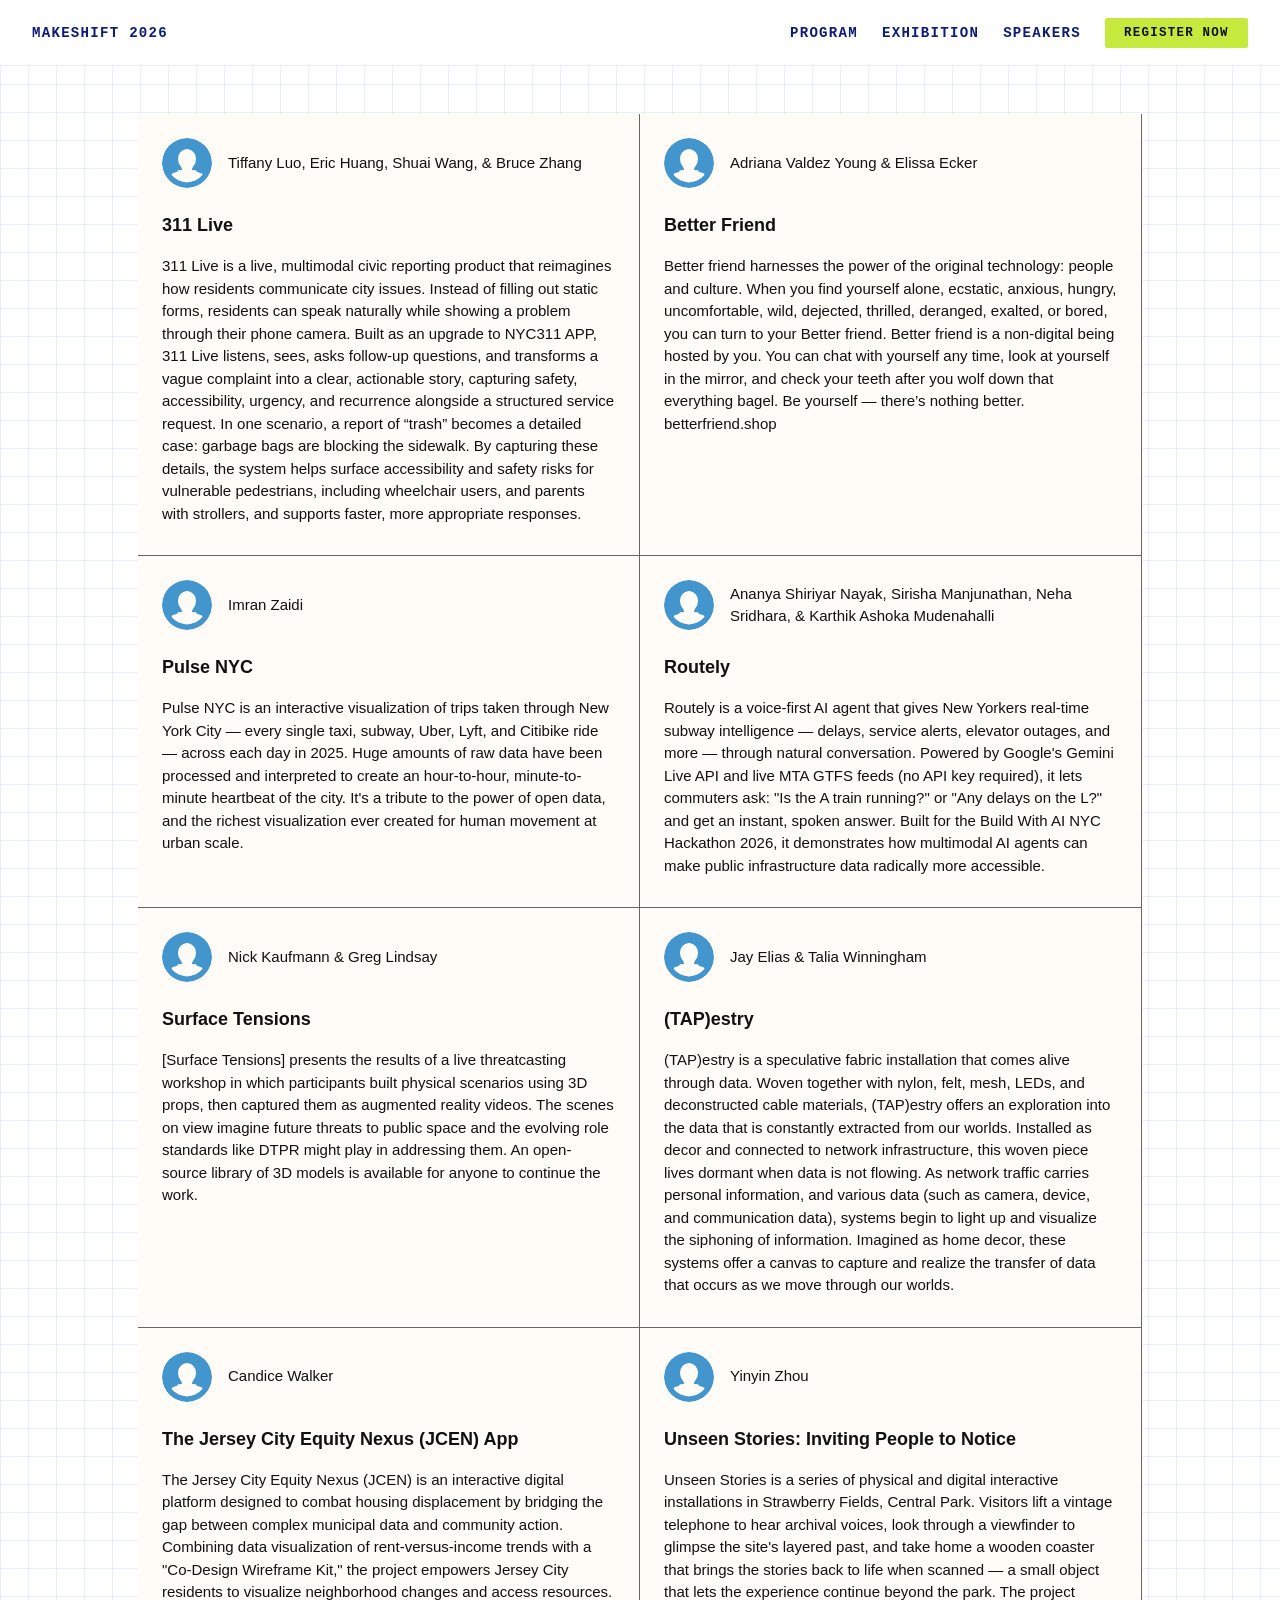
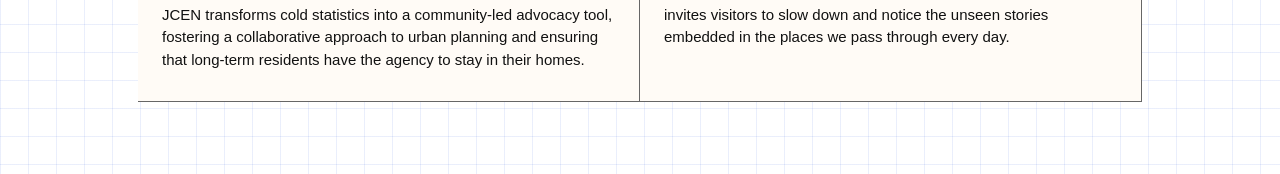
==== commit 6379369f: "Update exhibition.html" ====
--- a/exhibition.html
+++ b/exhibition.html
@@ -29,8 +29,6 @@
 
         <div class="page">
             <div class="expo-items">
-                
-
                 <div class="expo-item">
                     <div class="expo-pic-and-name">
                         <img src="assets/speakers/default.svg" alt="A plain-line genderless silouette of a person in front of a blue circle"/>
@@ -44,7 +42,21 @@
                     <p class="expo-desc">
                         311 Live is a live, multimodal civic reporting product that reimagines how residents communicate city issues. Instead of filling out static forms, residents can speak naturally while showing a problem through their phone camera. Built as an upgrade to NYC311 APP, 311 Live listens, sees, asks follow‑up questions, and transforms a vague complaint into a clear, actionable story, capturing safety, accessibility, urgency, and recurrence alongside a structured service request. In one scenario, a report of “trash” becomes a detailed case: garbage bags are blocking the sidewalk. By capturing these details, the system helps surface accessibility and safety risks for vulnerable pedestrians, including wheelchair users, and parents with strollers, and supports faster, more appropriate responses.</p>
                 </div>
-
+                <div class="expo-item">
+                    <div class="expo-pic-and-name">
+                        <img src="assets/speakers/default.svg" alt="A plain-line genderless silouette of a person in front of a blue circle"/>
+                        
+                    <p class="expo-people">
+                        Adriana Valdez Young & Elissa Ecker
+                    </p>
+                    </div>
+                    <p class="expo-title">Better Friend</p>
+                    <p class="expo-desc">
+                        Better friend harnesses the power of the original technology: people and culture. When you find yourself alone, ecstatic, anxious, hungry, uncomfortable, wild, dejected, thrilled, deranged, exalted, or bored, you can turn to your Better friend. Better friend is a non-digital being hosted by you. You can chat with yourself any time, look at yourself in the mirror, and check your teeth after you wolf down that everything bagel. Be yourself — there’s nothing better.
+<br>
+betterfriend.shop
+                    </p>
+                </div>
                 <div class="expo-item">
                     <div class="expo-pic-and-name">
                         <img src="assets/speakers/default.svg" alt="A plain-line genderless silouette of a person in front of a blue circle"/>
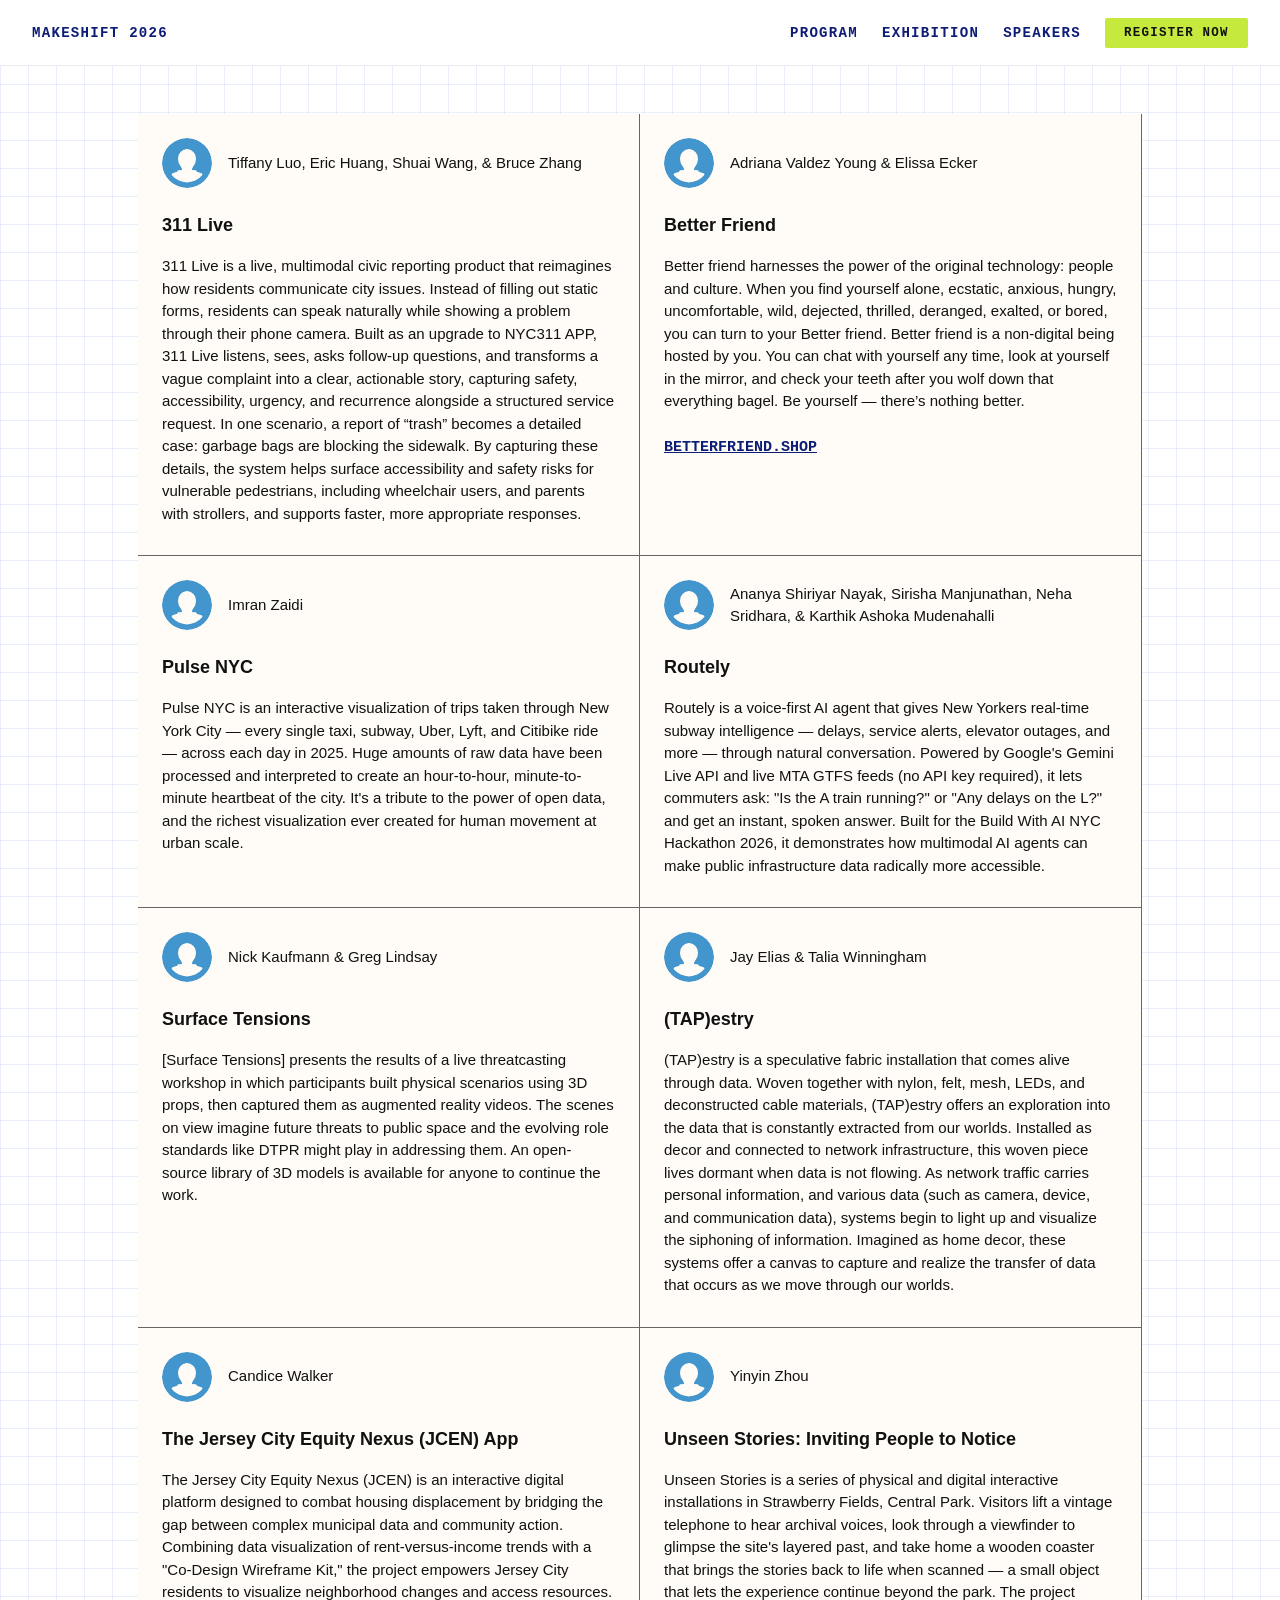
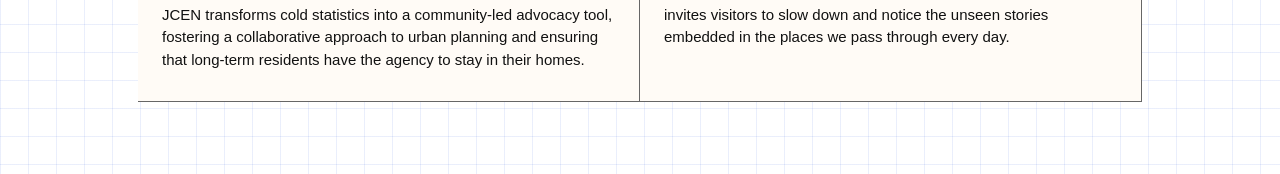
==== commit f4a66453: "Update exhibition.html" ====
--- a/exhibition.html
+++ b/exhibition.html
@@ -53,8 +53,7 @@
                     <p class="expo-title">Better Friend</p>
                     <p class="expo-desc">
                         Better friend harnesses the power of the original technology: people and culture. When you find yourself alone, ecstatic, anxious, hungry, uncomfortable, wild, dejected, thrilled, deranged, exalted, or bored, you can turn to your Better friend. Better friend is a non-digital being hosted by you. You can chat with yourself any time, look at yourself in the mirror, and check your teeth after you wolf down that everything bagel. Be yourself — there’s nothing better.
-<br>
-betterfriend.shop
+<br><br><a href="https://betterfriend.shop">betterfriend.shop</a>
                     </p>
                 </div>
                 <div class="expo-item">
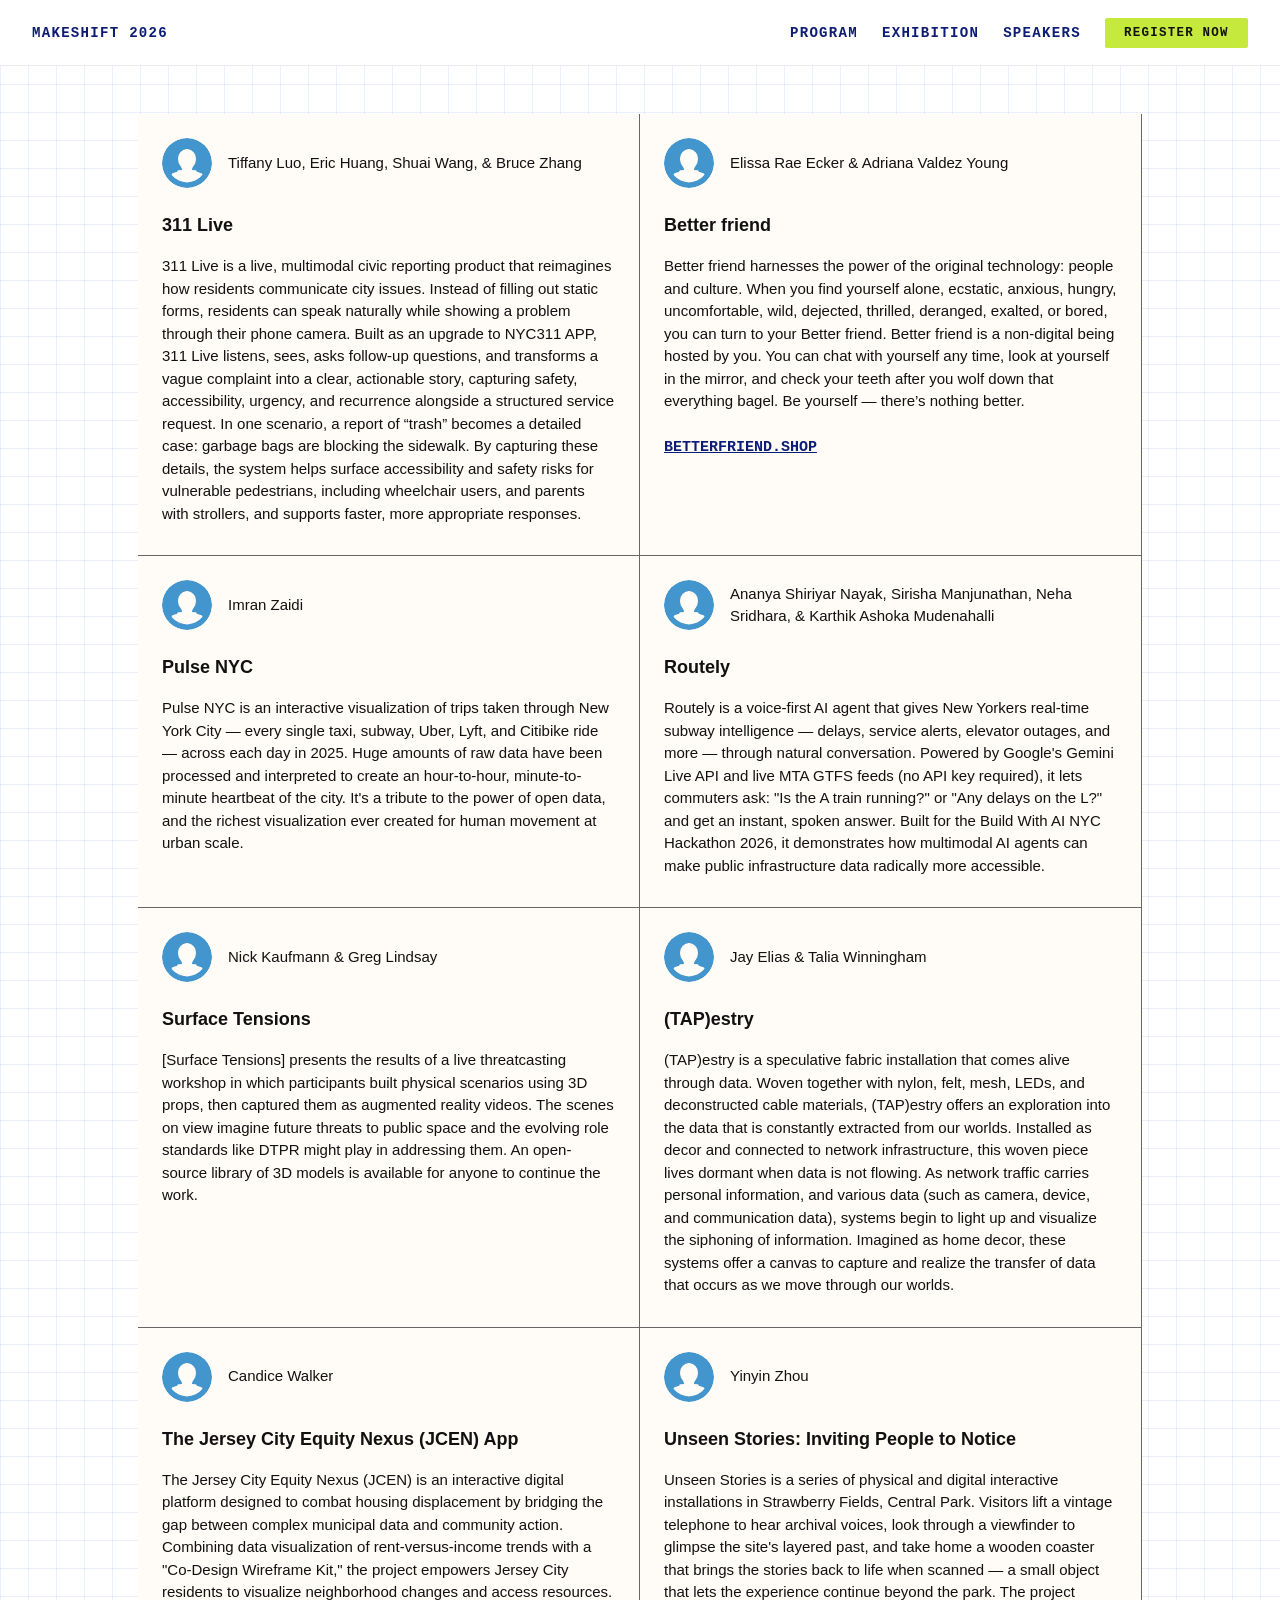
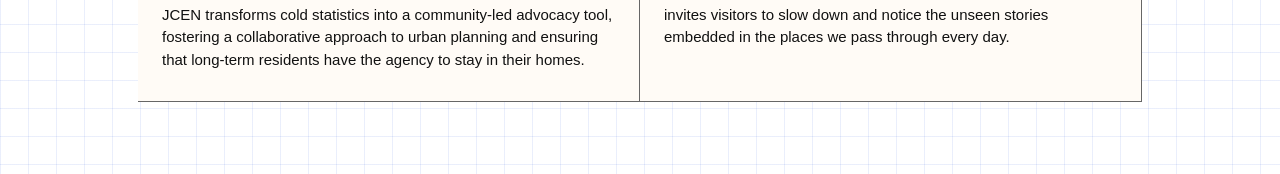
==== commit 4af1ceb5: "Update exhibition.html" ====
--- a/exhibition.html
+++ b/exhibition.html
@@ -47,10 +47,10 @@
                         <img src="assets/speakers/default.svg" alt="A plain-line genderless silouette of a person in front of a blue circle"/>
                         
                     <p class="expo-people">
-                        Adriana Valdez Young & Elissa Ecker
+                        Elissa Rae Ecker & Adriana Valdez Young
                     </p>
                     </div>
-                    <p class="expo-title">Better Friend</p>
+                    <p class="expo-title">Better friend</p>
                     <p class="expo-desc">
                         Better friend harnesses the power of the original technology: people and culture. When you find yourself alone, ecstatic, anxious, hungry, uncomfortable, wild, dejected, thrilled, deranged, exalted, or bored, you can turn to your Better friend. Better friend is a non-digital being hosted by you. You can chat with yourself any time, look at yourself in the mirror, and check your teeth after you wolf down that everything bagel. Be yourself — there’s nothing better.
 <br><br><a href="https://betterfriend.shop">betterfriend.shop</a>
